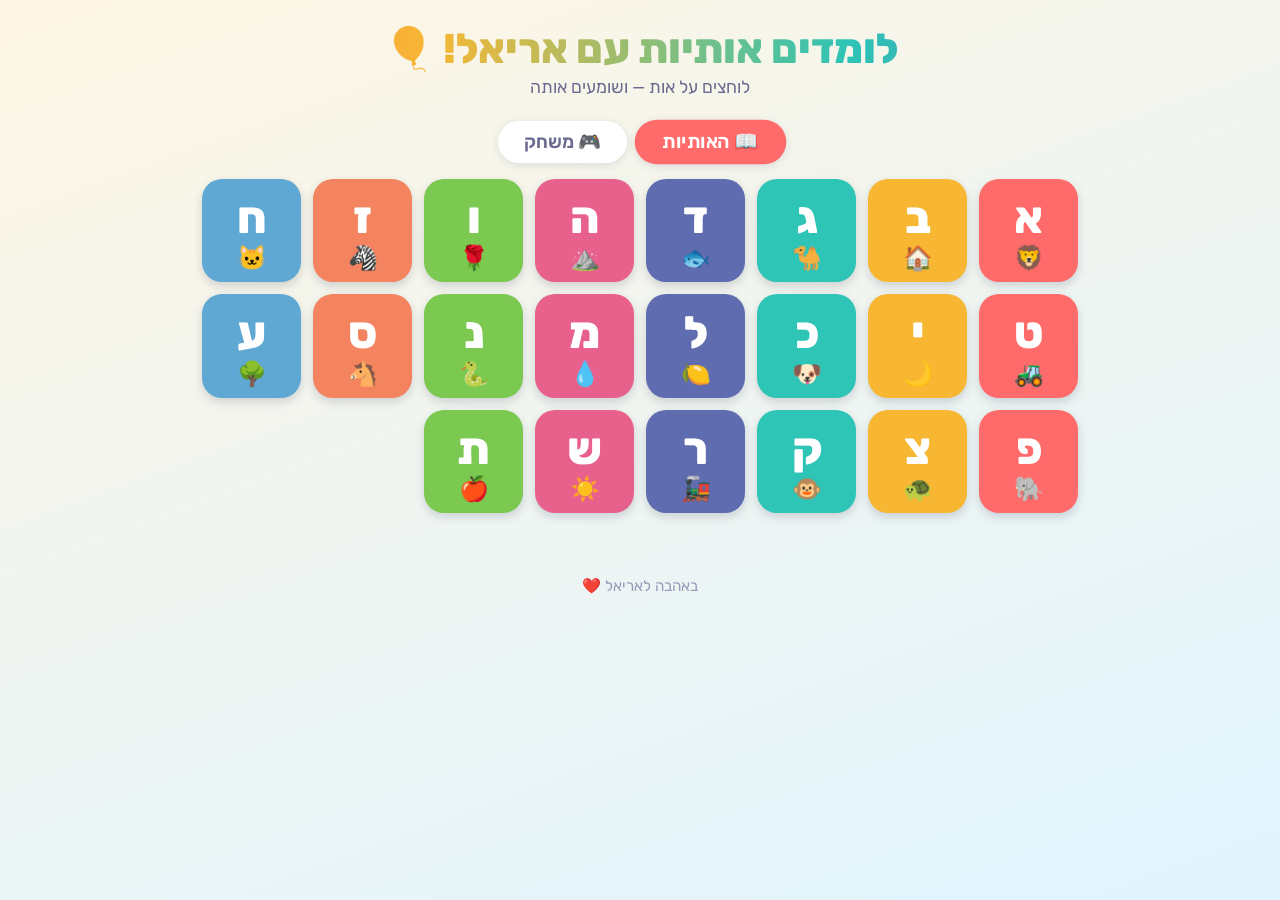
==== ariel.html @ a981a7f9 "Add ariel.html — Hebrew alef-bet learning page for Ariel Standalone kid-friendly page with a colorfu" ====
<!DOCTYPE html>
<html lang="he" dir="rtl">
<head>
    <meta charset="UTF-8">
    <meta name="viewport" content="width=device-width, initial-scale=1.0">
    <title>לומדים אותיות עם אריאל</title>
    <meta name="robots" content="noindex, nofollow">
    <link rel="preconnect" href="https://fonts.googleapis.com">
    <link rel="preconnect" href="https://fonts.gstatic.com" crossorigin>
    <link href="https://fonts.googleapis.com/css2?family=Rubik:wght@400;600;800&display=swap" rel="stylesheet">
    <style>
        * { margin: 0; padding: 0; box-sizing: border-box; -webkit-tap-highlight-color: transparent; }

        body {
            font-family: 'Rubik', sans-serif;
            background: linear-gradient(160deg, #fef6e4 0%, #e0f4ff 100%);
            min-height: 100vh;
            color: #2b2b4f;
        }

        header {
            text-align: center;
            padding: 24px 16px 8px;
        }

        h1 {
            font-size: clamp(1.6rem, 6vw, 2.6rem);
            font-weight: 800;
            background: linear-gradient(90deg, #ff6b6b, #f7b733, #2ec4b6, #5f6caf);
            -webkit-background-clip: text;
            background-clip: text;
            -webkit-text-fill-color: transparent;
        }

        .subtitle { font-size: 1.1rem; color: #6b6b8f; margin-top: 4px; }

        .tabs {
            display: flex;
            justify-content: center;
            gap: 12px;
            margin: 16px 0;
        }

        .tab-btn {
            font-family: inherit;
            font-size: 1.15rem;
            font-weight: 600;
            padding: 10px 26px;
            border: none;
            border-radius: 999px;
            cursor: pointer;
            background: #fff;
            color: #6b6b8f;
            box-shadow: 0 2px 8px rgba(43, 43, 79, 0.12);
            transition: transform 0.15s, background 0.15s, color 0.15s;
        }

        .tab-btn.active {
            background: #ff6b6b;
            color: #fff;
            transform: scale(1.06);
        }

        main { max-width: 900px; margin: 0 auto; padding: 0 12px 48px; }

        /* ---- letter grid ---- */
        .letter-grid {
            display: grid;
            grid-template-columns: repeat(auto-fill, minmax(96px, 1fr));
            gap: 12px;
        }

        .letter-card {
            font-family: inherit;
            border: none;
            border-radius: 20px;
            padding: 14px 6px 10px;
            cursor: pointer;
            color: #fff;
            text-align: center;
            box-shadow: 0 4px 10px rgba(43, 43, 79, 0.18);
            transition: transform 0.12s;
        }

        .letter-card:active { transform: scale(0.92); }

        .letter-card .glyph { display: block; font-size: 2.8rem; font-weight: 800; line-height: 1.1; }
        .letter-card .emoji { display: block; font-size: 1.5rem; margin-top: 2px; }

        /* ---- big letter popup ---- */
        .overlay {
            position: fixed;
            inset: 0;
            background: rgba(43, 43, 79, 0.55);
            display: none;
            align-items: center;
            justify-content: center;
            padding: 16px;
            z-index: 10;
        }

        .overlay.show { display: flex; }

        .big-card {
            background: #fff;
            border-radius: 32px;
            padding: 32px 40px;
            text-align: center;
            max-width: 420px;
            width: 100%;
            box-shadow: 0 12px 40px rgba(0, 0, 0, 0.25);
            animation: pop 0.25s ease-out;
        }

        @keyframes pop {
            from { transform: scale(0.6); opacity: 0; }
            to { transform: scale(1); opacity: 1; }
        }

        .big-card .glyph { font-size: 7rem; font-weight: 800; line-height: 1; }
        .big-card .name { font-size: 1.8rem; font-weight: 600; margin-top: 8px; }
        .big-card .word { font-size: 1.5rem; color: #6b6b8f; margin-top: 6px; }
        .big-card .emoji { font-size: 3.5rem; margin-top: 8px; }

        .big-card .actions { display: flex; gap: 10px; justify-content: center; margin-top: 20px; }

        .round-btn {
            font-family: inherit;
            font-size: 1.1rem;
            font-weight: 600;
            border: none;
            border-radius: 999px;
            padding: 12px 24px;
            cursor: pointer;
            color: #fff;
        }

        .round-btn.listen { background: #2ec4b6; }
        .round-btn.close { background: #b8b8d0; }

        /* ---- game ---- */
        #game { display: none; text-align: center; }

        .game-question {
            font-size: 1.6rem;
            font-weight: 600;
            margin: 12px 0 4px;
        }

        .game-target { font-size: 2rem; font-weight: 800; color: #ff6b6b; }

        .game-options {
            display: grid;
            grid-template-columns: repeat(2, minmax(110px, 150px));
            gap: 16px;
            justify-content: center;
            margin: 24px 0;
        }

        .game-option {
            font-family: inherit;
            font-size: 4rem;
            font-weight: 800;
            color: #fff;
            border: none;
            border-radius: 24px;
            padding: 18px 0;
            cursor: pointer;
            box-shadow: 0 4px 10px rgba(43, 43, 79, 0.18);
            transition: transform 0.12s;
        }

        .game-option:active { transform: scale(0.92); }
        .game-option.correct { animation: bounce 0.5s; }
        .game-option.wrong { animation: shake 0.4s; opacity: 0.45; }

        @keyframes bounce {
            0%, 100% { transform: scale(1); }
            40% { transform: scale(1.25); }
        }

        @keyframes shake {
            0%, 100% { transform: translateX(0); }
            25% { transform: translateX(-8px); }
            75% { transform: translateX(8px); }
        }

        .game-feedback { font-size: 1.6rem; min-height: 2.2rem; font-weight: 600; }

        .game-score {
            display: inline-block;
            margin-top: 12px;
            font-size: 1.2rem;
            background: #fff;
            border-radius: 999px;
            padding: 8px 22px;
            box-shadow: 0 2px 8px rgba(43, 43, 79, 0.12);
        }

        .stars { font-size: 1.4rem; letter-spacing: 2px; min-height: 1.8rem; margin-top: 6px; }

        footer { text-align: center; padding: 16px; color: #9a9ab8; font-size: 0.95rem; }
    </style>
</head>
<body>
    <header>
        <h1>לומדים אותיות עם אריאל! 🎈</h1>
        <p class="subtitle">לוחצים על אות — ושומעים אותה</p>
    </header>

    <div class="tabs">
        <button class="tab-btn active" id="tab-learn">📖 האותיות</button>
        <button class="tab-btn" id="tab-game">🎮 משחק</button>
    </div>

    <main>
        <section id="learn">
            <div class="letter-grid" id="letterGrid"></div>
        </section>

        <section id="game">
            <p class="game-question">איפה האות...</p>
            <p class="game-target" id="gameTarget"></p>
            <div class="game-options" id="gameOptions"></div>
            <p class="game-feedback" id="gameFeedback"></p>
            <div class="game-score">נקודות: <span id="gameScore">0</span></div>
            <div class="stars" id="gameStars"></div>
        </section>
    </main>

    <div class="overlay" id="overlay">
        <div class="big-card">
            <span class="glyph" id="bigGlyph"></span>
            <p class="name" id="bigName"></p>
            <p class="word" id="bigWord"></p>
            <span class="emoji" id="bigEmoji"></span>
            <div class="actions">
                <button class="round-btn listen" id="btnListen">🔊 עוד פעם</button>
                <button class="round-btn close" id="btnClose">סגור</button>
            </div>
        </div>
    </div>

    <footer>באהבה לאריאל ❤️</footer>

    <script>
        const LETTERS = [
            { glyph: 'א', name: 'אָלֶף',  word: 'אַרְיֵה',   emoji: '🦁' },
            { glyph: 'ב', name: 'בֵּית',  word: 'בַּיִת',    emoji: '🏠' },
            { glyph: 'ג', name: 'גִימֶל', word: 'גָּמָל',    emoji: '🐪' },
            { glyph: 'ד', name: 'דָלֶת',  word: 'דָּג',      emoji: '🐟' },
            { glyph: 'ה', name: 'הֵא',    word: 'הַר',      emoji: '⛰️' },
            { glyph: 'ו', name: 'וָו',    word: 'וֶרֶד',     emoji: '🌹' },
            { glyph: 'ז', name: 'זַיִן',  word: 'זְבְּרָה',   emoji: '🦓' },
            { glyph: 'ח', name: 'חֵית',   word: 'חָתוּל',    emoji: '🐱' },
            { glyph: 'ט', name: 'טֵית',   word: 'טְרַקְטוֹר', emoji: '🚜' },
            { glyph: 'י', name: 'יוֹד',   word: 'יָרֵחַ',    emoji: '🌙' },
            { glyph: 'כ', name: 'כָּף',   word: 'כֶּלֶב',    emoji: '🐶' },
            { glyph: 'ל', name: 'לָמֶד',  word: 'לִימוֹן',   emoji: '🍋' },
            { glyph: 'מ', name: 'מֵם',    word: 'מַיִם',     emoji: '💧' },
            { glyph: 'נ', name: 'נוּן',   word: 'נָחָשׁ',    emoji: '🐍' },
            { glyph: 'ס', name: 'סָמֶך',  word: 'סוּס',     emoji: '🐴' },
            { glyph: 'ע', name: 'עַיִן',  word: 'עֵץ',      emoji: '🌳' },
            { glyph: 'פ', name: 'פֵּא',   word: 'פִּיל',     emoji: '🐘' },
            { glyph: 'צ', name: 'צָדִי',  word: 'צָב',      emoji: '🐢' },
            { glyph: 'ק', name: 'קוֹף',   word: 'קוֹף',     emoji: '🐵' },
            { glyph: 'ר', name: 'רֵישׁ',  word: 'רַכֶּבֶת',  emoji: '🚂' },
            { glyph: 'ש', name: 'שִׁין',  word: 'שֶׁמֶשׁ',   emoji: '☀️' },
            { glyph: 'ת', name: 'תָּו',   word: 'תַּפּוּחַ',  emoji: '🍎' },
        ];

        const COLORS = ['#ff6b6b', '#f7b733', '#2ec4b6', '#5f6caf', '#e8618c', '#7bc950', '#f4845f', '#5fa8d3'];

        function speak(text) {
            if (!('speechSynthesis' in window)) return;
            speechSynthesis.cancel();
            const u = new SpeechSynthesisUtterance(text);
            u.lang = 'he-IL';
            u.rate = 0.85;
            const heVoice = speechSynthesis.getVoices().find(v => v.lang.startsWith('he'));
            if (heVoice) u.voice = heVoice;
            speechSynthesis.speak(u);
        }
        // some browsers load voices asynchronously
        if ('speechSynthesis' in window) speechSynthesis.getVoices();

        /* ---- learn tab ---- */
        const grid = document.getElementById('letterGrid');
        const overlay = document.getElementById('overlay');
        let current = null;

        LETTERS.forEach((letter, i) => {
            const card = document.createElement('button');
            card.className = 'letter-card';
            card.style.background = COLORS[i % COLORS.length];
            card.innerHTML = `<span class="glyph">${letter.glyph}</span><span class="emoji">${letter.emoji}</span>`;
            card.addEventListener('click', () => openLetter(letter));
            grid.appendChild(card);
        });

        function openLetter(letter) {
            current = letter;
            document.getElementById('bigGlyph').textContent = letter.glyph;
            document.getElementById('bigName').textContent = letter.name;
            document.getElementById('bigWord').textContent = `${letter.glyph} כמו ${letter.word}`;
            document.getElementById('bigEmoji').textContent = letter.emoji;
            overlay.classList.add('show');
            speak(`${letter.name}. ${letter.glyph} כמו ${letter.word}`);
        }

        document.getElementById('btnListen').addEventListener('click', () => {
            if (current) speak(`${current.name}. ${current.glyph} כמו ${current.word}`);
        });
        document.getElementById('btnClose').addEventListener('click', () => overlay.classList.remove('show'));
        overlay.addEventListener('click', e => { if (e.target === overlay) overlay.classList.remove('show'); });

        /* ---- game tab ---- */
        const learnSection = document.getElementById('learn');
        const gameSection = document.getElementById('game');
        const tabLearn = document.getElementById('tab-learn');
        const tabGame = document.getElementById('tab-game');
        let score = 0;
        let answer = null;
        let locked = false;

        tabLearn.addEventListener('click', () => switchTab(false));
        tabGame.addEventListener('click', () => switchTab(true));

        function switchTab(toGame) {
            tabLearn.classList.toggle('active', !toGame);
            tabGame.classList.toggle('active', toGame);
            learnSection.style.display = toGame ? 'none' : 'block';
            gameSection.style.display = toGame ? 'block' : 'none';
            if (toGame) newRound();
        }

        function shuffle(arr) {
            for (let i = arr.length - 1; i > 0; i--) {
                const j = Math.floor(Math.random() * (i + 1));
                [arr[i], arr[j]] = [arr[j], arr[i]];
            }
            return arr;
        }

        function newRound() {
            locked = false;
            document.getElementById('gameFeedback').textContent = '';
            const options = shuffle([...LETTERS]).slice(0, 4);
            answer = options[Math.floor(Math.random() * options.length)];
            document.getElementById('gameTarget').textContent = answer.name + '?';
            const box = document.getElementById('gameOptions');
            box.innerHTML = '';
            shuffle(options).forEach((letter, i) => {
                const btn = document.createElement('button');
                btn.className = 'game-option';
                btn.style.background = COLORS[i % COLORS.length];
                btn.textContent = letter.glyph;
                btn.addEventListener('click', () => pick(btn, letter));
                box.appendChild(btn);
            });
            speak(`איפה האות ${answer.name}?`);
        }

        function pick(btn, letter) {
            if (locked) return;
            const feedback = document.getElementById('gameFeedback');
            if (letter.glyph === answer.glyph) {
                locked = true;
                btn.classList.add('correct');
                score++;
                document.getElementById('gameScore').textContent = score;
                document.getElementById('gameStars').textContent = '⭐'.repeat(Math.min(score, 10));
                feedback.textContent = 'כל הכבוד אריאל! 🎉';
                speak('כל הכבוד אריאל!');
                setTimeout(newRound, 1800);
            } else {
                btn.classList.add('wrong');
                feedback.textContent = 'נסה עוד פעם 💪';
                speak('נסה עוד פעם');
            }
        }
    </script>
</body>
</html>
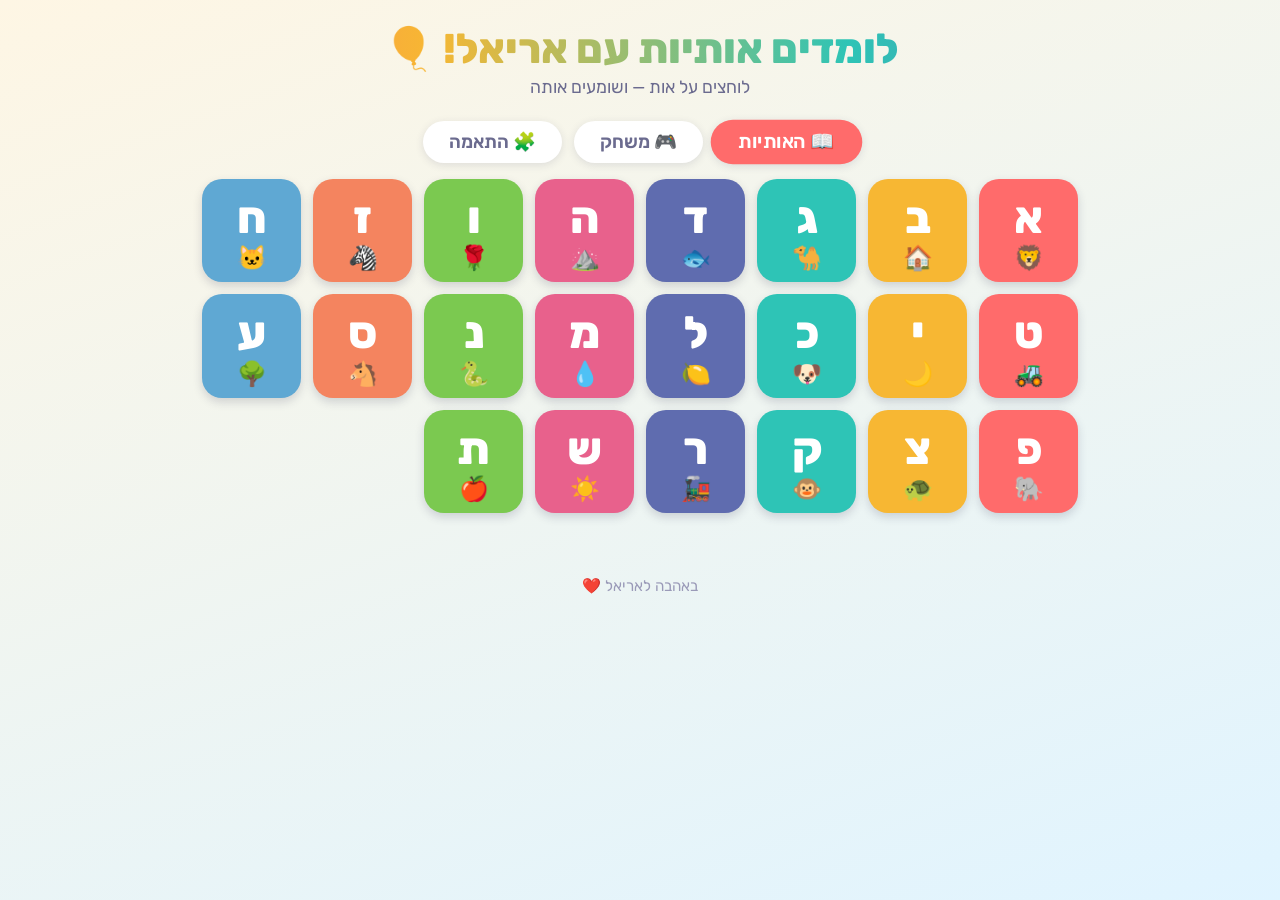
==== commit 227795be: "Add letter-to-word matching game to ariel.html New third tab where 4 letters are matched against 4 s" ====
--- a/ariel.html
+++ b/ariel.html
@@ -187,6 +187,48 @@
 
         .game-feedback { font-size: 1.6rem; min-height: 2.2rem; font-weight: 600; }
 
+        /* ---- matching game ---- */
+        #match { display: none; text-align: center; }
+
+        .match-board {
+            display: flex;
+            gap: 24px;
+            justify-content: center;
+            margin: 20px 0;
+        }
+
+        .match-col { display: flex; flex-direction: column; gap: 14px; }
+
+        .match-card {
+            font-family: inherit;
+            border: none;
+            border-radius: 20px;
+            cursor: pointer;
+            min-width: 130px;
+            padding: 12px;
+            box-shadow: 0 4px 10px rgba(43, 43, 79, 0.18);
+            transition: transform 0.12s, opacity 0.3s;
+        }
+
+        .match-card:active { transform: scale(0.94); }
+        .match-card.letter { font-size: 2.6rem; font-weight: 800; color: #fff; }
+
+        .match-card.word {
+            background: #fff;
+            font-size: 1.3rem;
+            font-weight: 600;
+            color: #2b2b4f;
+            display: flex;
+            flex-direction: column;
+            align-items: center;
+            gap: 2px;
+        }
+
+        .match-card.word span:first-child { font-size: 2rem; }
+        .match-card.selected { outline: 4px solid #2b2b4f; transform: scale(1.05); }
+        .match-card.matched { opacity: 0.3; pointer-events: none; }
+        .match-card.wrong { animation: shake 0.4s; }
+
         .game-score {
             display: inline-block;
             margin-top: 12px;
@@ -211,6 +253,7 @@
     <div class="tabs">
         <button class="tab-btn active" id="tab-learn">📖 האותיות</button>
         <button class="tab-btn" id="tab-game">🎮 משחק</button>
+        <button class="tab-btn" id="tab-match">🧩 התאמה</button>
     </div>
 
     <main>
@@ -225,6 +268,16 @@
             <p class="game-feedback" id="gameFeedback"></p>
             <div class="game-score">נקודות: <span id="gameScore">0</span></div>
             <div class="stars" id="gameStars"></div>
+        </section>
+
+        <section id="match">
+            <p class="game-question">מתאימים אות למילה!</p>
+            <div class="match-board">
+                <div class="match-col" id="matchLetters"></div>
+                <div class="match-col" id="matchWords"></div>
+            </div>
+            <p class="game-feedback" id="matchFeedback"></p>
+            <div class="game-score">זוגות: <span id="matchScore">0</span></div>
         </section>
     </main>
 
@@ -314,24 +367,30 @@
         document.getElementById('btnClose').addEventListener('click', () => overlay.classList.remove('show'));
         overlay.addEventListener('click', e => { if (e.target === overlay) overlay.classList.remove('show'); });
 
-        /* ---- game tab ---- */
-        const learnSection = document.getElementById('learn');
-        const gameSection = document.getElementById('game');
-        const tabLearn = document.getElementById('tab-learn');
-        const tabGame = document.getElementById('tab-game');
+        /* ---- tabs ---- */
+        const sections = {
+            learn: document.getElementById('learn'),
+            game: document.getElementById('game'),
+            match: document.getElementById('match'),
+        };
+        const tabs = {
+            learn: document.getElementById('tab-learn'),
+            game: document.getElementById('tab-game'),
+            match: document.getElementById('tab-match'),
+        };
         let score = 0;
         let answer = null;
         let locked = false;
 
-        tabLearn.addEventListener('click', () => switchTab(false));
-        tabGame.addEventListener('click', () => switchTab(true));
-
-        function switchTab(toGame) {
-            tabLearn.classList.toggle('active', !toGame);
-            tabGame.classList.toggle('active', toGame);
-            learnSection.style.display = toGame ? 'none' : 'block';
-            gameSection.style.display = toGame ? 'block' : 'none';
-            if (toGame) newRound();
+        Object.keys(tabs).forEach(name => tabs[name].addEventListener('click', () => switchTab(name)));
+
+        function switchTab(name) {
+            Object.keys(sections).forEach(key => {
+                tabs[key].classList.toggle('active', key === name);
+                sections[key].style.display = key === name ? 'block' : 'none';
+            });
+            if (name === 'game') newRound();
+            if (name === 'match') newMatchRound();
         }
 
         function shuffle(arr) {
@@ -379,6 +438,78 @@
                 speak('נסה עוד פעם');
             }
         }
+
+        /* ---- matching game ---- */
+        let matchScore = 0;
+        let matchRemaining = 0;
+        let matchSelected = { letter: null, word: null };
+
+        function newMatchRound() {
+            matchSelected = { letter: null, word: null };
+            document.getElementById('matchFeedback').textContent = '';
+            const chosen = shuffle([...LETTERS]).slice(0, 4);
+            matchRemaining = chosen.length;
+            const lettersCol = document.getElementById('matchLetters');
+            const wordsCol = document.getElementById('matchWords');
+            lettersCol.innerHTML = '';
+            wordsCol.innerHTML = '';
+            chosen.forEach((letter, i) => {
+                const btn = document.createElement('button');
+                btn.className = 'match-card letter';
+                btn.style.background = COLORS[i % COLORS.length];
+                btn.textContent = letter.glyph;
+                btn.addEventListener('click', () => selectMatch('letter', btn, letter));
+                lettersCol.appendChild(btn);
+            });
+            shuffle([...chosen]).forEach(letter => {
+                const btn = document.createElement('button');
+                btn.className = 'match-card word';
+                btn.innerHTML = `<span>${letter.emoji}</span><span>${letter.word}</span>`;
+                btn.addEventListener('click', () => selectMatch('word', btn, letter));
+                wordsCol.appendChild(btn);
+            });
+        }
+
+        function selectMatch(side, btn, letter) {
+            if (btn.classList.contains('matched')) return;
+            if (matchSelected[side]) matchSelected[side].btn.classList.remove('selected');
+            matchSelected[side] = { btn, letter };
+            btn.classList.add('selected');
+
+            const { letter: l, word: w } = matchSelected;
+            if (!l || !w) {
+                speak(side === 'letter' ? letter.name : letter.word);
+                return;
+            }
+
+            const feedback = document.getElementById('matchFeedback');
+            if (l.letter.glyph === w.letter.glyph) {
+                [l.btn, w.btn].forEach(b => {
+                    b.classList.remove('selected');
+                    b.classList.add('matched');
+                });
+                matchRemaining--;
+                matchScore++;
+                document.getElementById('matchScore').textContent = matchScore;
+                if (matchRemaining === 0) {
+                    feedback.textContent = 'מדהים אריאל! סיימת את הלוח! 🎉';
+                    speak('מדהים אריאל! סיימת את הלוח!');
+                    setTimeout(newMatchRound, 2200);
+                } else {
+                    feedback.textContent = 'יש התאמה! 🌟';
+                    speak(`${l.letter.name} כמו ${l.letter.word}. יש התאמה!`);
+                }
+            } else {
+                [l.btn, w.btn].forEach(b => {
+                    b.classList.remove('selected');
+                    b.classList.add('wrong');
+                });
+                setTimeout(() => [l.btn, w.btn].forEach(b => b.classList.remove('wrong')), 450);
+                feedback.textContent = 'נסה עוד פעם 💪';
+                speak('נסה עוד פעם');
+            }
+            matchSelected = { letter: null, word: null };
+        }
     </script>
 </body>
 </html>
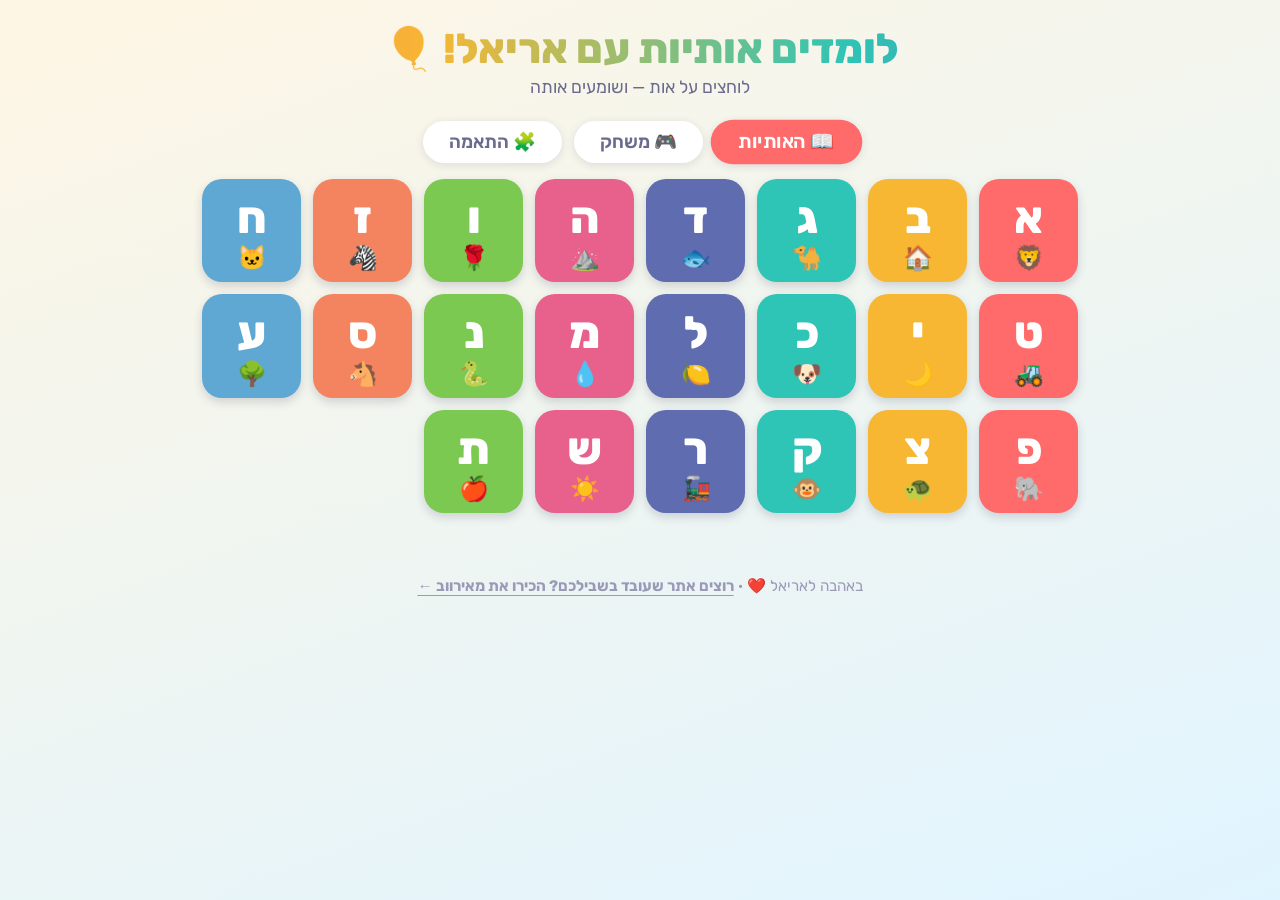
==== commit c956155c: "Add Meirweb footer credit" ====
--- a/ariel.html
+++ b/ariel.html
@@ -294,7 +294,7 @@
         </div>
     </div>
 
-    <footer>באהבה לאריאל ❤️</footer>
+    <footer>באהבה לאריאל ❤️ · <a href="https://meirweb.co.il/?utm_source=lekhatchila&amp;utm_medium=footer&amp;utm_campaign=site_credit" target="_blank" rel="noopener" style="color:inherit;font-weight:700;text-decoration:underline;text-underline-offset:4px;">רוצים אתר שעובד בשבילכם? הכירו את מאירווב ←</a></footer>
 
     <script>
         const LETTERS = [
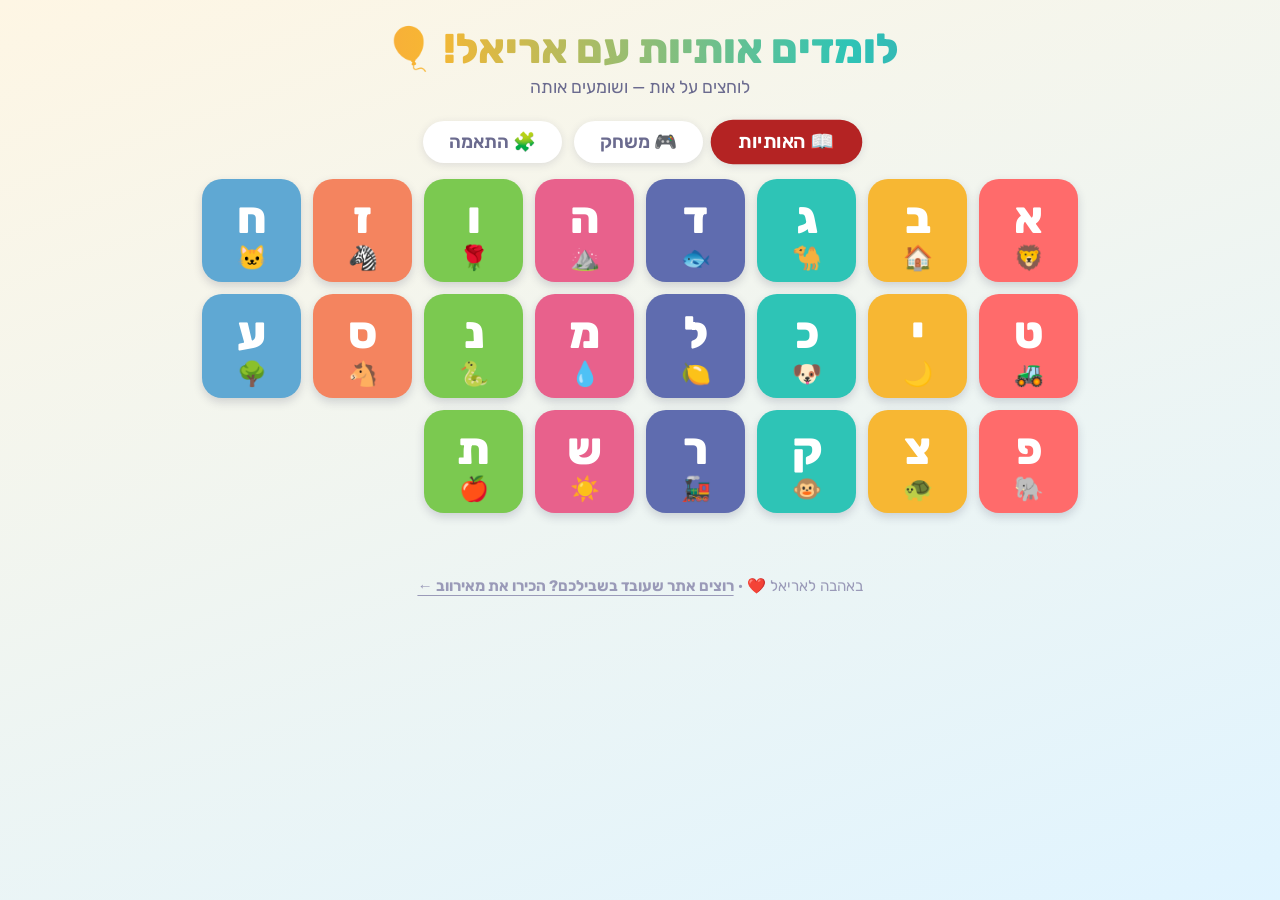
==== commit 016cfc93: "Fix accessibility contrast and landmarks" ====
--- a/ariel.html
+++ b/ariel.html
@@ -56,7 +56,7 @@
         }
 
         .tab-btn.active {
-            background: #ff6b6b;
+            background: #b42323;
             color: #fff;
             transform: scale(1.06);
         }
